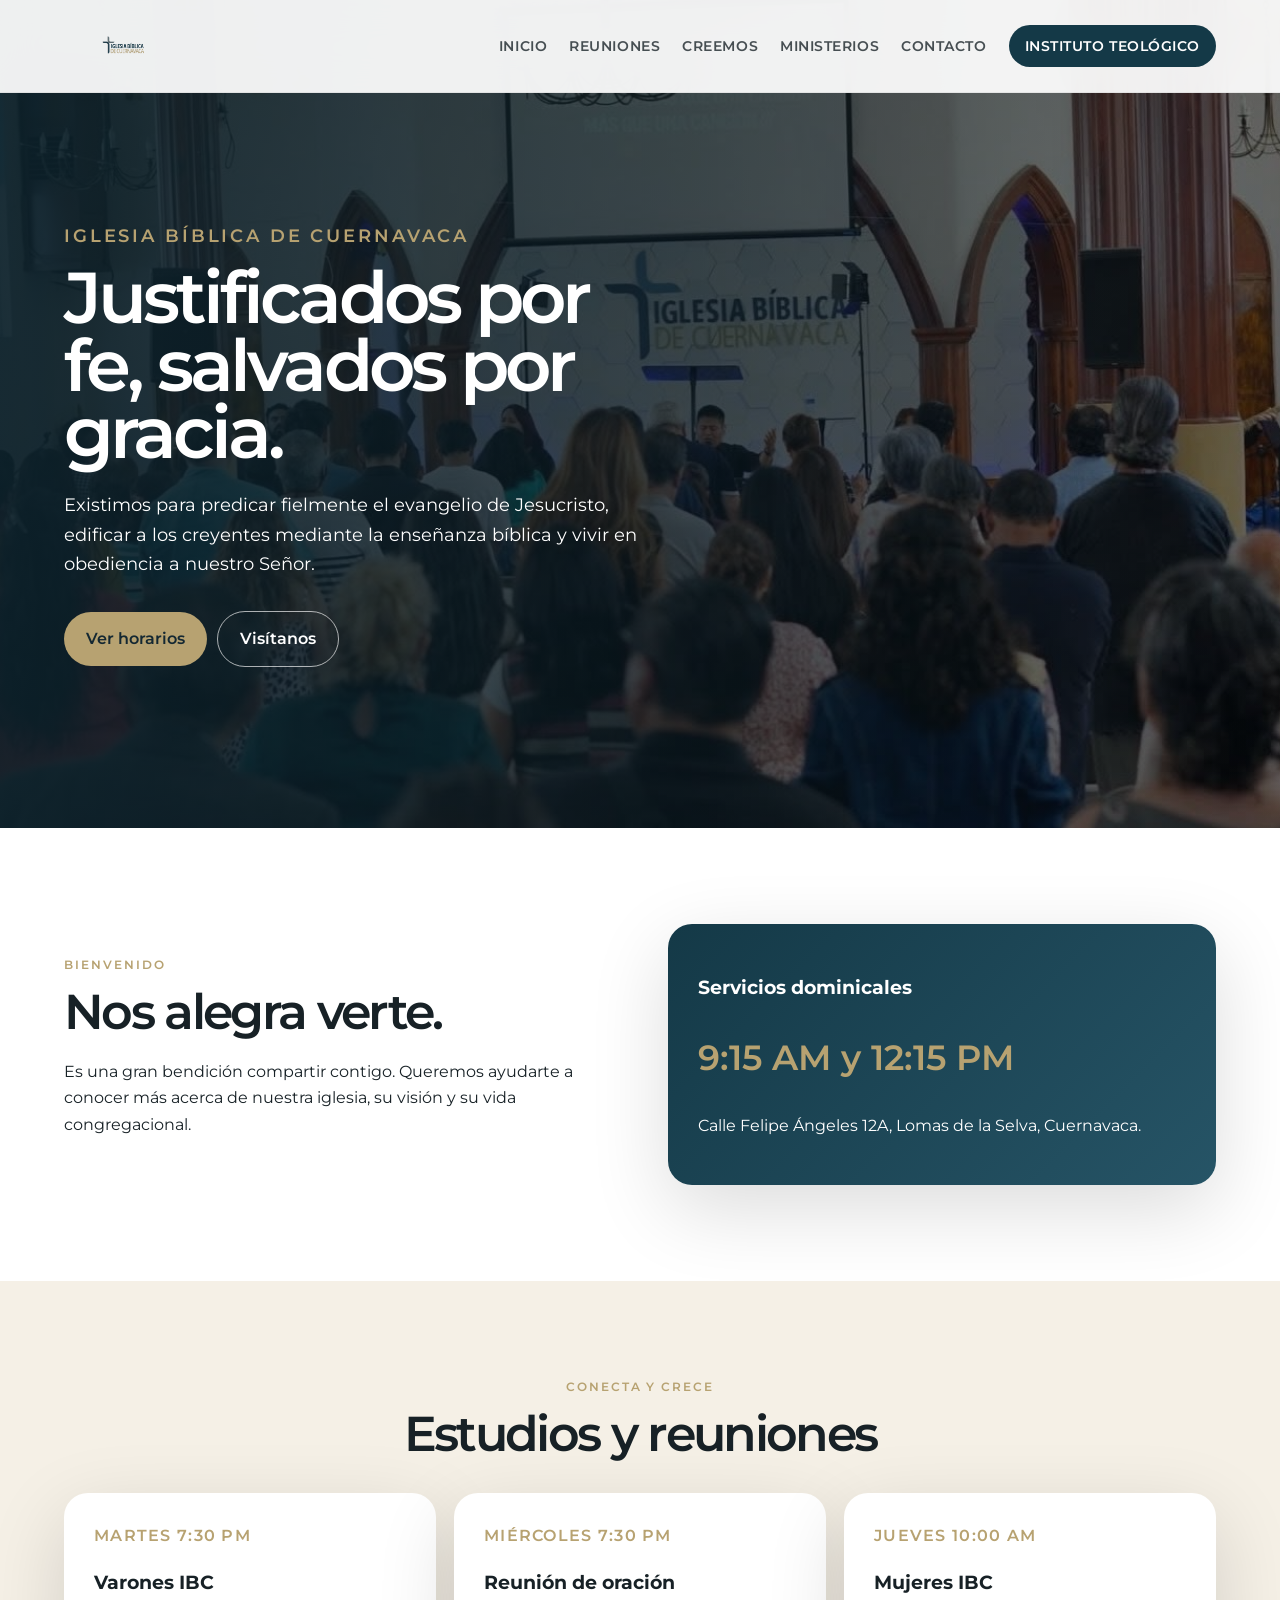
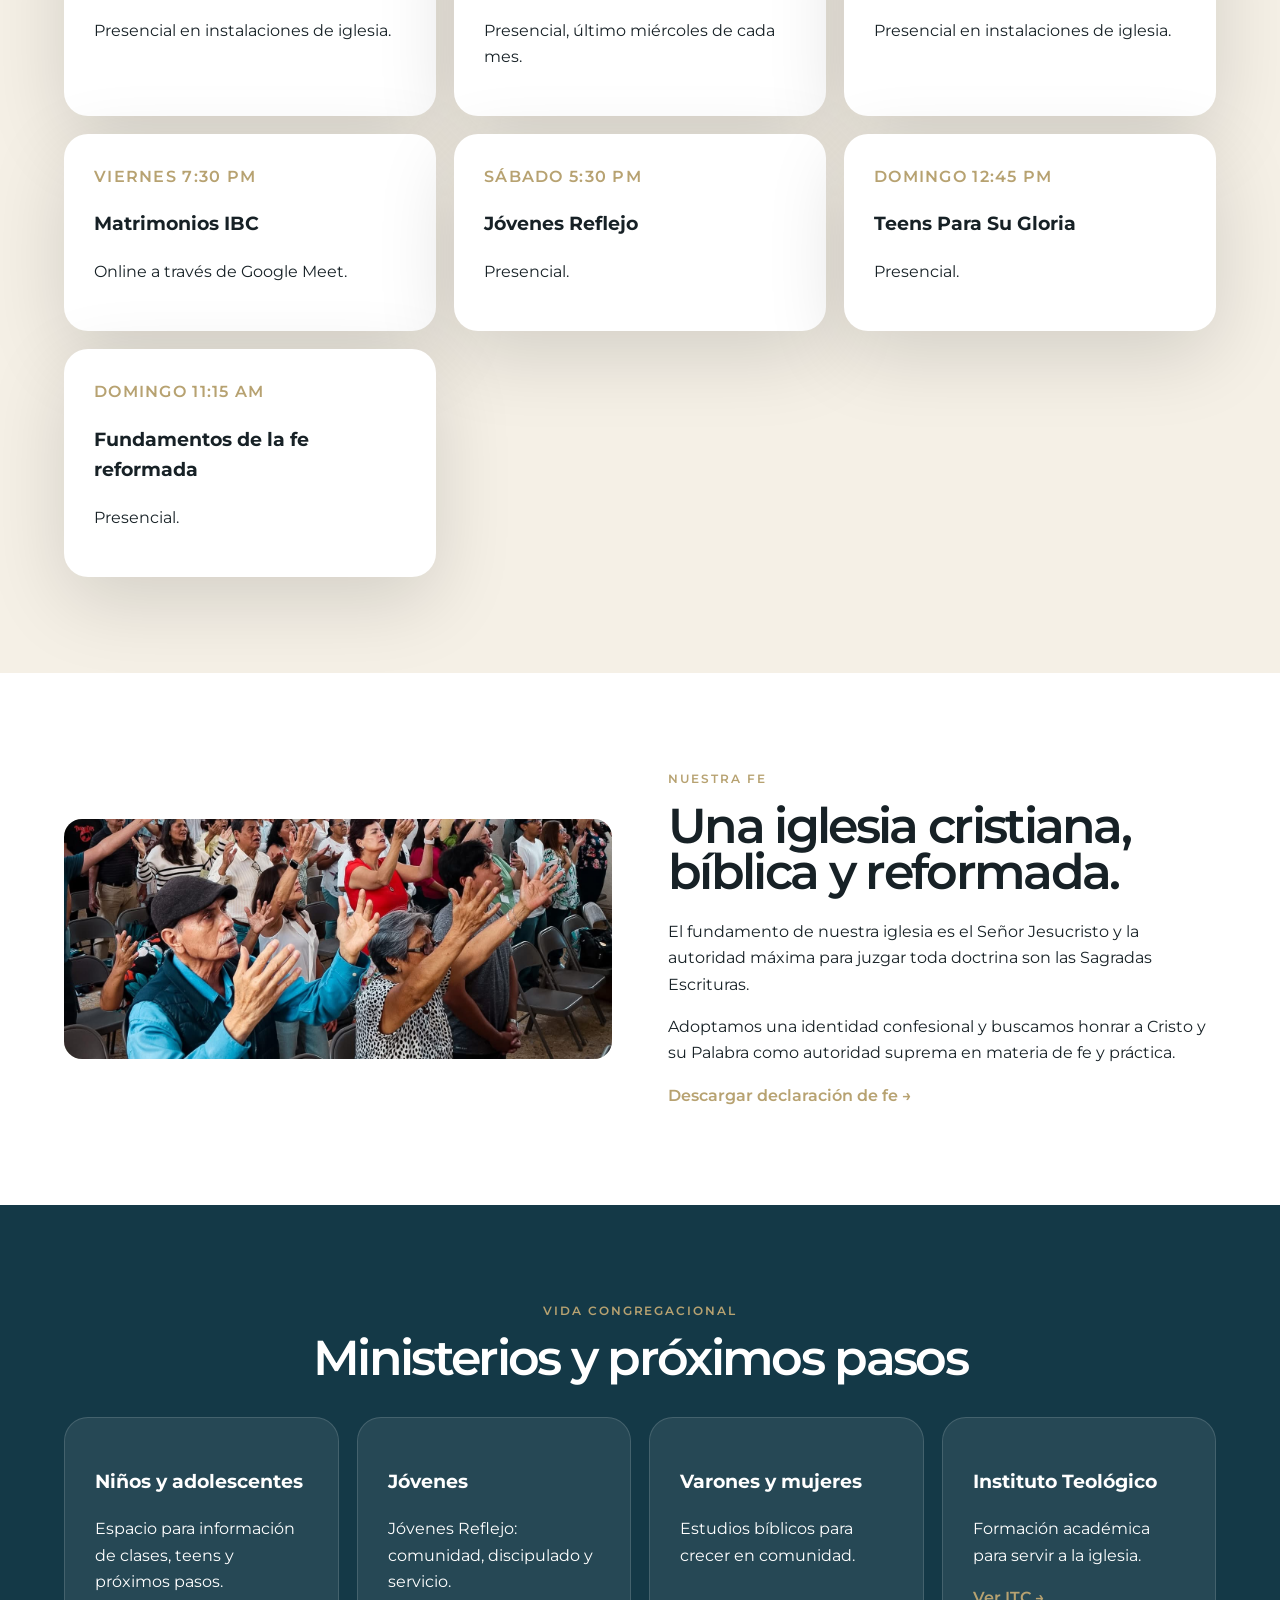
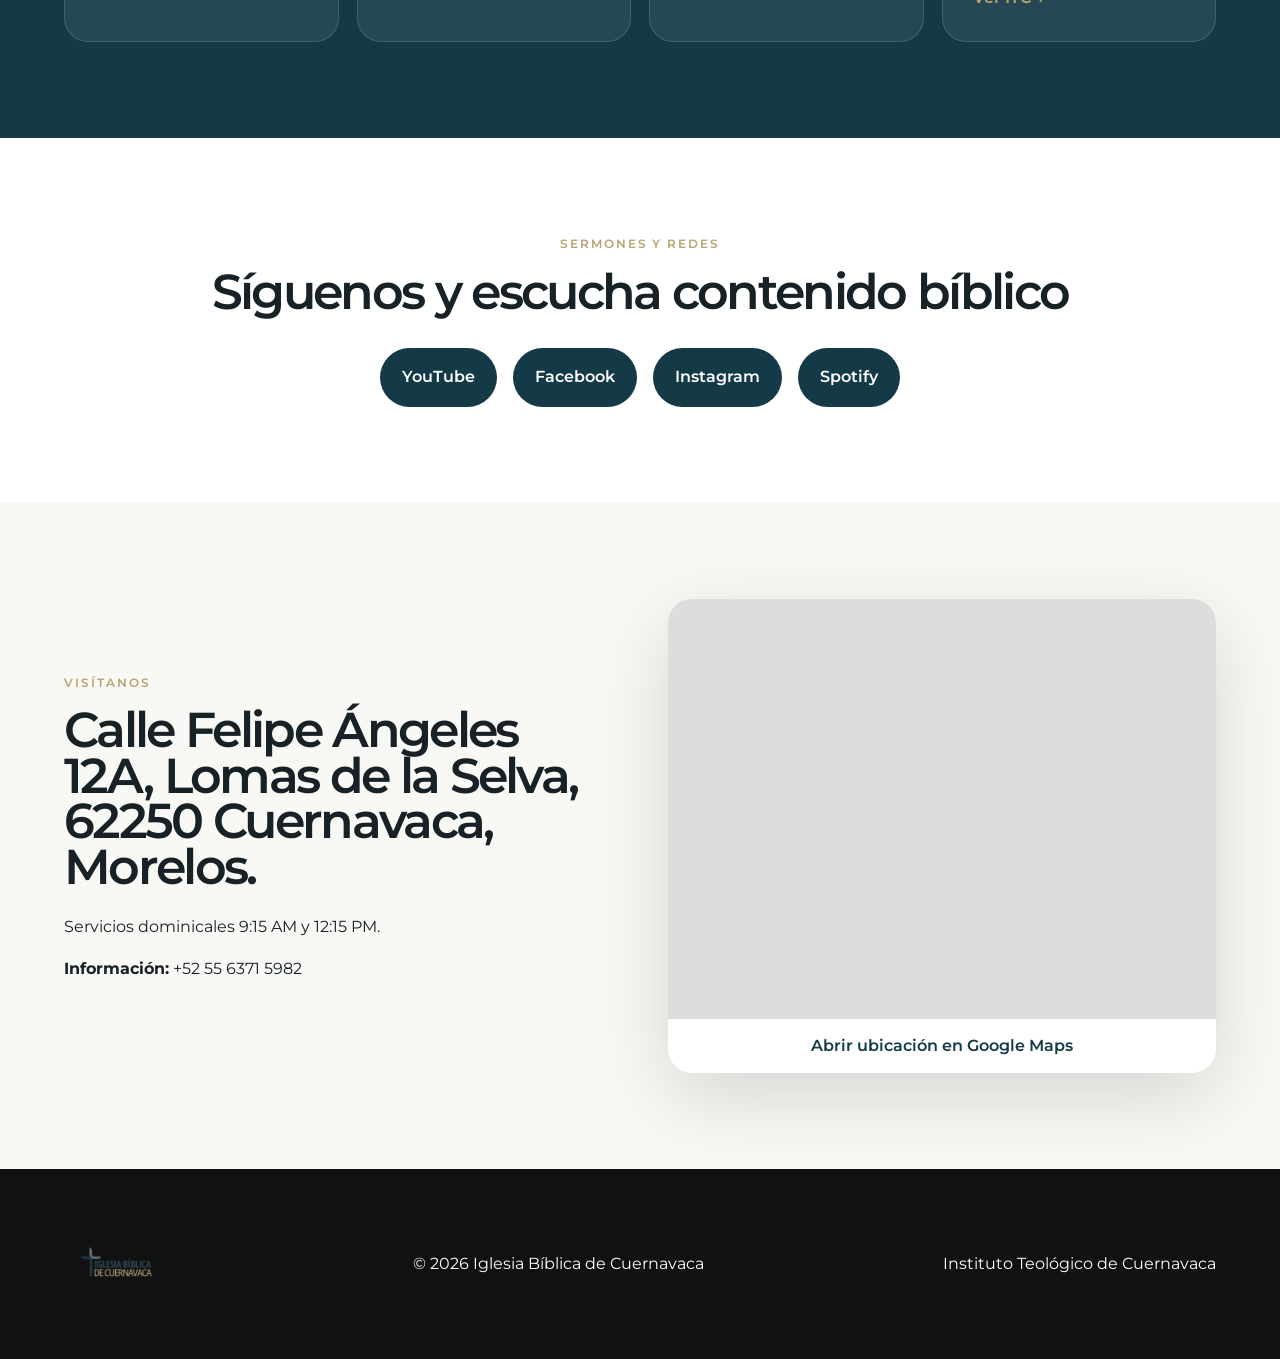
==== index.html @ b78020f1 "Add files via upload" ====
<!DOCTYPE html>
<html lang="es">
<head>
  <meta charset="UTF-8" />
  <meta name="viewport" content="width=device-width, initial-scale=1.0" />
  <title>Iglesia Bíblica de Cuernavaca</title>
  <meta name="description" content="Iglesia Bíblica de Cuernavaca: justificados por fe, salvados por gracia." />
  <link rel="preconnect" href="https://fonts.googleapis.com">
  <link rel="preconnect" href="https://fonts.gstatic.com" crossorigin>
  <link href="https://fonts.googleapis.com/css2?family=Montserrat:wght@400;500;600;700&display=swap" rel="stylesheet">
  <link rel="stylesheet" href="assets/css/styles.css" />
</head>
<body>
  <header class="site-header">
    <a class="brand logo-only" href="index.html"><img src="assets/img/ibc-logo.png" alt="Iglesia Bíblica de Cuernavaca"></a>
    <button class="menu-toggle" aria-label="Abrir menú">☰</button>
    <nav class="nav">
      <a href="#inicio">Inicio</a><a href="#reuniones">Reuniones</a><a href="#creemos">Creemos</a><a href="#ministerios">Ministerios</a><a href="#contacto">Contacto</a><a class="nav-cta" href="itc/index.html">Instituto Teológico</a>
    </nav>
  </header>

  <main>
    <section id="inicio" class="hero church-hero">
      <div class="hero-bg church-real-hero"></div>
      <div class="hero-content">
        <p class="eyebrow">Iglesia Bíblica de Cuernavaca</p>
        <h1>Justificados por fe, salvados por gracia.</h1>
        <p>Existimos para predicar fielmente el evangelio de Jesucristo, edificar a los creyentes mediante la enseñanza bíblica y vivir en obediencia a nuestro Señor.</p>
        <div class="hero-actions"><a href="#reuniones" class="btn primary">Ver horarios</a><a href="#contacto" class="btn ghost">Visítanos</a></div>
      </div>
    </section>

    <section class="welcome section-grid">
      <div>
        <p class="eyebrow">Bienvenido</p>
        <h2>Nos alegra verte.</h2>
        <p>Es una gran bendición compartir contigo. Queremos ayudarte a conocer más acerca de nuestra iglesia, su visión y su vida congregacional.</p>
      </div>
      <div class="card highlight"><h3>Servicios dominicales</h3><p class="big-time">9:15 AM y 12:15 PM</p><p>Calle Felipe Ángeles 12A, Lomas de la Selva, Cuernavaca.</p></div>
    </section>

    <section id="reuniones" class="section soft">
      <p class="eyebrow center">Conecta y crece</p><h2 class="center">Estudios y reuniones</h2>
      <div class="schedule-grid">
        <article><span>Martes 7:30 PM</span><h3>Varones IBC</h3><p>Presencial en instalaciones de iglesia.</p></article>
        <article><span>Miércoles 7:30 PM</span><h3>Reunión de oración</h3><p>Presencial, último miércoles de cada mes.</p></article>
        <article><span>Jueves 10:00 AM</span><h3>Mujeres IBC</h3><p>Presencial en instalaciones de iglesia.</p></article>
        <article><span>Viernes 7:30 PM</span><h3>Matrimonios IBC</h3><p>Online a través de Google Meet.</p></article>
        <article><span>Sábado 5:30 PM</span><h3>Jóvenes Reflejo</h3><p>Presencial.</p></article>
        <article><span>Domingo 12:45 PM</span><h3>Teens Para Su Gloria</h3><p>Presencial.</p></article>
        <article><span>Domingo 11:15 AM</span><h3>Fundamentos de la fe reformada</h3><p>Presencial.</p></article>
      </div>
    </section>

    <section id="creemos" class="section-grid">
      <div class="faith-photo"><img src="assets/img/congregacion.jpg" alt="Congregación de Iglesia Bíblica de Cuernavaca"></div>
      <div>
        <p class="eyebrow">Nuestra fe</p><h2>Una iglesia cristiana, bíblica y reformada.</h2>
        <p>El fundamento de nuestra iglesia es el Señor Jesucristo y la autoridad máxima para juzgar toda doctrina son las Sagradas Escrituras.</p>
        <p>Adoptamos una identidad confesional y buscamos honrar a Cristo y su Palabra como autoridad suprema en materia de fe y práctica.</p>
        <a class="text-link" href="assets/docs/declaracion-de-fe-ibc.pdf" target="_blank">Descargar declaración de fe →</a>
      </div>
    </section>

    <section id="ministerios" class="section dark">
      <p class="eyebrow center">Vida congregacional</p><h2 class="center">Ministerios y próximos pasos</h2>
      <div class="cards-4">
        <article><h3>Niños y adolescentes</h3><p>Espacio para información de clases, teens y próximos pasos.</p></article>
        <article><h3>Jóvenes</h3><p>Jóvenes Reflejo: comunidad, discipulado y servicio.</p></article>
        <article><h3>Varones y mujeres</h3><p>Estudios bíblicos para crecer en comunidad.</p></article>
        <article><h3>Instituto Teológico</h3><p>Formación académica para servir a la iglesia.</p><a href="itc/index.html">Ver ITC →</a></article>
      </div>
    </section>

    <section class="section social">
      <p class="eyebrow center">Sermones y redes</p><h2 class="center">Síguenos y escucha contenido bíblico</h2>
      <div class="social-links">
        <a href="https://www.youtube.com/@iglesiabiblicadecuernavaca" target="_blank">YouTube</a>
        <a href="https://www.facebook.com/Iglesiabiblicadecuernavaca" target="_blank">Facebook</a>
        <a href="https://www.instagram.com/iglesia_biblica_de_cuernavaca" target="_blank">Instagram</a>
        <a href="https://open.spotify.com/show/673BckgXf7jLJNIMuxH6At" target="_blank">Spotify</a>
      </div>
    </section>

    <section id="contacto" class="section contact">
      <div><p class="eyebrow">Visítanos</p><h2>Calle Felipe Ángeles 12A, Lomas de la Selva, 62250 Cuernavaca, Morelos.</h2><p>Servicios dominicales 9:15 AM y 12:15 PM.</p><p><strong>Información:</strong> +52 55 6371 5982</p></div>
      <div class="map-card"><iframe title="Mapa Iglesia Bíblica de Cuernavaca" loading="lazy" referrerpolicy="no-referrer-when-downgrade" src="https://www.google.com/maps?q=Iglesia%20B%C3%ADblica%20de%20Cuernavaca&output=embed"></iframe><a class="map-link" href="https://maps.app.goo.gl/sACK77MQcBRtrHg97" target="_blank" rel="noopener">Abrir ubicación en Google Maps</a></div>
    </section>
  </main>

  <footer class="footer"><img src="assets/img/ibc-logo.png" alt="IBC"><p>© 2026 Iglesia Bíblica de Cuernavaca</p><a href="itc/index.html">Instituto Teológico de Cuernavaca</a></footer>
  <script src="assets/js/main.js"></script>
</body>
</html>
---- assets/css/styles.css ----
:root{--blue:#143947;--blue2:#265466;--gold:#b7a271;--cream:#f5f0e6;--gray:#e6e6e3;--ink:#172126;--muted:#657078;--white:#fff;--wine:#7b2d2f;--wine2:#5d2022;--sand:#ded2bd;--black:#101010;--shadow:0 24px 80px rgba(0,0,0,.14);--radius:24px}*{box-sizing:border-box}html{scroll-behavior:smooth}body{margin:0;font-family:Montserrat,Arial,sans-serif;color:var(--ink);background:#fff;line-height:1.65}a{color:inherit;text-decoration:none}img{max-width:100%;display:block}.site-header{position:fixed;top:0;left:0;right:0;z-index:50;display:flex;align-items:center;justify-content:space-between;padding:14px 5vw;background:rgba(255,255,255,.93);backdrop-filter:blur(18px);border-bottom:1px solid rgba(0,0,0,.06)}.brand{display:flex;align-items:center;gap:12px;font-weight:600;letter-spacing:.08em}.brand.logo-only span{display:none}.brand img{width:122px;max-height:64px;object-fit:contain}.itc-header .brand img{width:82px;max-height:72px}.nav{display:flex;align-items:center;gap:22px;font-weight:600;font-size:.86rem;text-transform:uppercase;letter-spacing:.04em}.nav a{opacity:.78}.nav a:hover{opacity:1}.nav-cta{background:var(--blue);color:white!important;padding:10px 16px;border-radius:999px;opacity:1!important}.itc-header .nav-cta,.itc-page .nav-cta{background:var(--wine)}.menu-toggle{display:none;background:none;border:0;font-size:1.8rem;cursor:pointer}.itc-header .menu-toggle{display:block}.itc-sandwich-nav{display:none;position:absolute;top:88px;right:5vw;width:min(360px,90vw);background:white;border-radius:22px;padding:20px;box-shadow:var(--shadow);flex-direction:column;align-items:flex-start}.itc-sandwich-nav.open{display:flex}.hero{min-height:92vh;padding:150px 5vw 90px;display:grid;grid-template-columns:1.05fr .95fr;align-items:center;position:relative;overflow:hidden}.hero-bg{position:absolute;inset:0;z-index:-2}.church-hero:after,.itc-hero:after{content:"";position:absolute;inset:0;z-index:-1;background:linear-gradient(90deg,rgba(13,35,45,.88),rgba(13,35,45,.52),rgba(13,35,45,.15))}.itc-hero{background:radial-gradient(circle at 15% 20%,rgba(183,162,113,.24),transparent 34%),linear-gradient(135deg,#2d1516,#6b292b 58%,#121212)}.itc-hero:after{display:none}.compact-hero{min-height:74vh;grid-template-columns:1fr}.hero-content{max-width:840px;color:white}.eyebrow{text-transform:uppercase;letter-spacing:.16em;color:var(--gold);font-weight:600;font-size:.76rem;margin:0 0 14px}.hero h1,.section h2,.section-grid h2,.contact h2{font-family:Montserrat,Arial,sans-serif;font-weight:600;letter-spacing:-.055em;font-size:clamp(2.45rem,5.6vw,5.35rem);line-height:.94;margin:0 0 24px}.section h2,.section-grid h2,.contact h2{font-size:clamp(2rem,3.8vw,3.7rem)}.hero p{font-size:1.12rem;max-width:680px}.btn{display:inline-flex;align-items:center;justify-content:center;border-radius:999px;padding:14px 22px;font-weight:600;margin-right:10px;margin-top:14px}.primary{background:var(--gold);color:#142832}.ghost{border:1px solid rgba(255,255,255,.65);color:white}.wine{background:var(--wine);color:#fff}.light{color:#fff}.light-btn{background:#fff;color:var(--wine);margin-top:14px}.section,.section-grid,.contact{padding:96px 5vw}.section-grid,.contact{display:grid;grid-template-columns:1fr 1fr;gap:56px;align-items:center}.soft{background:var(--cream)}.dark{background:var(--blue);color:white}.dark .eyebrow{color:var(--gold)}.center{text-align:center}.section-intro{max-width:760px;margin:0 auto 34px;color:var(--muted)}.card,.schedule-grid article,.cards-4 article,.mission-grid article,.year-card{background:#fff;border-radius:var(--radius);padding:30px;box-shadow:var(--shadow)}.highlight{background:linear-gradient(135deg,var(--blue),var(--blue2));color:white}.big-time{font-size:2.2rem;font-weight:600;color:var(--gold);line-height:1.1}.schedule-grid,.cards-4,.mission-grid,.year-grid{display:grid;grid-template-columns:repeat(4,1fr);gap:18px;margin-top:36px}.schedule-grid{grid-template-columns:repeat(3,1fr)}.mission-grid{grid-template-columns:repeat(3,1fr)}.schedule-grid span,.year-card span{color:var(--gold);font-weight:600;text-transform:uppercase;letter-spacing:.08em}.cards-4 article{background:rgba(255,255,255,.08);box-shadow:none;border:1px solid rgba(255,255,255,.14)}.cards-4 a,.text-link{color:var(--gold);font-weight:600}.placeholder-img,.placeholder-tall{display:flex;align-items:center;justify-content:center;text-align:center;color:rgba(255,255,255,.86);font-weight:600;letter-spacing:.03em;background:linear-gradient(135deg,#7d8a90,#c7c7bd);border:2px dashed rgba(255,255,255,.55);min-height:100%;padding:30px}.placeholder-tall{min-height:560px;border-radius:var(--radius);color:#fff}.map-card{min-height:420px;border-radius:var(--radius);overflow:hidden;box-shadow:var(--shadow);background:#ddd}.map-card iframe{width:100%;height:420px;border:0;display:block}.map-link{display:block;padding:14px 18px;background:#fff;font-weight:600;text-align:center;color:var(--blue)}.social-links{display:flex;flex-wrap:wrap;gap:16px;justify-content:center;margin-top:34px}.social-links a{padding:16px 22px;border-radius:999px;background:var(--blue);color:#fff;font-weight:600}.contact{background:#f8f8f5}.footer{padding:40px 5vw;display:flex;align-items:center;justify-content:space-between;gap:20px;background:#111;color:#fff}.footer img{width:110px}.itc-footer img{width:82px}.itc-page{background:#f8f1e4}.itc-page .eyebrow{color:var(--wine)}.parchment{background:var(--sand)}.academic blockquote{font-size:2rem;line-height:1.2;color:var(--wine);border-left:6px solid var(--wine);padding-left:28px;font-weight:600}.academic blockquote span{font-size:1rem;color:var(--muted);letter-spacing:0}.doctrine{background:#fff}.full-doctrine{padding-left:12vw;padding-right:12vw}.full-doctrine p{max-width:900px;margin:0 auto;text-align:center}.itc-soft{background:#f3eadb}.temario-section{background:#fbf7ef}.year-card{box-shadow:none;border:1px solid rgba(123,45,47,.16)}.year-card h3{margin-top:8px;color:var(--wine)}.year-card ul{padding-left:18px;margin-bottom:0}.year-card li{margin:8px 0}.requirements{display:grid;grid-template-columns:1fr 1fr;gap:24px;align-items:stretch}.requirements ol{background:#fff;padding:36px 36px 36px 60px;border-radius:var(--radius);box-shadow:var(--shadow);font-weight:600;height:100%;margin:0}.requirements .card{height:100%;display:flex;flex-direction:column;justify-content:center}.requirements li{margin-bottom:14px}.wine-card{background:linear-gradient(135deg,var(--wine),var(--wine2))}.itc-footer{background:#2b1717}@media(max-width:900px){.menu-toggle{display:block}.nav{display:none;position:absolute;top:94px;left:5vw;right:5vw;width:auto;background:white;border-radius:22px;padding:20px;box-shadow:var(--shadow);flex-direction:column;align-items:flex-start}.nav.open{display:flex}.itc-sandwich-nav{left:auto;right:5vw}.hero,.section-grid,.contact,.requirements{grid-template-columns:1fr}.hero{padding-top:130px}.schedule-grid,.cards-4,.mission-grid,.year-grid{grid-template-columns:1fr}.footer{flex-direction:column;text-align:center}.hero h1{font-size:3rem}.brand img{width:100px}.itc-header .brand img{width:70px}}

/* ITC v4: navegación simplificada sin menú sandwich */
.itc-header .itc-simple-nav{display:flex;position:static;width:auto;background:transparent;border-radius:0;padding:0;box-shadow:none;flex-direction:row;align-items:center;gap:22px}.itc-header .menu-toggle{display:none}.itc-header .itc-simple-nav a{white-space:nowrap}
@media(max-width:900px){.itc-header{align-items:flex-start;gap:16px}.itc-header .itc-simple-nav{display:flex;position:static;background:transparent;box-shadow:none;padding:0;flex-direction:row;flex-wrap:wrap;justify-content:flex-end;align-items:center;gap:10px}.itc-header .itc-simple-nav a{font-size:.72rem;padding:8px 10px;border:1px solid rgba(123,45,47,.16);border-radius:999px;background:rgba(255,255,255,.55)}}
@media(max-width:620px){.itc-header{flex-direction:column;align-items:center}.itc-header .itc-simple-nav{justify-content:center}.itc-header .brand img{width:76px}}


.church-real-hero{
  background-image:
  linear-gradient(rgba(0,0,0,.50), rgba(0,0,0,.45)),
  url('../img/hero-ibc.jpg');
  background-size: cover;
  background-position: center;
  min-height: 100vh;
  width: 100%;
}

.itc-real-hero{
  background-image:
  linear-gradient(rgba(0,0,0,.50), rgba(0,0,0,.45)),
  url('../img/hero-itc.jpg');
  background-size: cover;
  background-position: center;
  min-height: 100vh;
  width: 100%;
}


.congregation-image-wrapper{
    width:100%;
    margin-top:40px;
}

.congregation-image{
    width:100%;
    border-radius:24px;
    display:block;
    object-fit:cover;
}


.itc-hero .hero-subtitle,
.itc-hero p,
.itc-hero .subtitle{
    color:#d8c7a3 !important;
}


/* Fotografía congregacional colocada en la sección Nuestra Fe */
.faith-photo{
  width:100%;
  min-height:520px;
  border-radius:28px;
  overflow:hidden;
  background:#e8e2d6;
}

.faith-photo img{
  width:100%;
  height:100%;
  min-height:520px;
  display:block;
  object-fit:cover;
  object-position:center;
}


/* Ajuste final: imagen de Nuestra Fe más compacta */
.faith-photo{
  width:100%;
  height:360px;
  min-height:360px;
  border-radius:24px;
  overflow:hidden;
  background:#e8e2d6;
}

.faith-photo img{
  width:100%;
  height:100%;
  min-height:0;
  display:block;
  object-fit:cover;
  object-position:center 42%;
}

/* Responsividad general */
img, video, iframe{
  max-width:100%;
}

.container,
.section-inner,
.content-grid,
.info-grid,
.cards-grid,
.program-grid,
.pensum-grid,
.requirements-grid,
.values-grid{
  width:100%;
  box-sizing:border-box;
}

@media (max-width: 1024px){
  .hero,
  .itc-hero,
  .church-real-hero,
  .itc-real-hero{
    min-height:78vh;
  }

  .content-grid,
  .info-grid,
  .cards-grid,
  .program-grid,
  .pensum-grid,
  .requirements-grid,
  .values-grid{
    grid-template-columns:1fr 1fr !important;
    gap:24px;
  }

  .faith-photo{
    height:320px;
    min-height:320px;
  }
}

@media (max-width: 768px){
  header,
  .site-header,
  .main-header,
  .itc-header{
    padding:14px 18px !important;
  }

  nav,
  .nav,
  .main-nav{
    gap:14px !important;
    flex-wrap:wrap;
    justify-content:center;
  }

  .hero,
  .itc-hero,
  .church-real-hero,
  .itc-real-hero{
    min-height:70vh;
    background-position:center;
  }

  h1,
  .hero-title{
    font-size:clamp(2.1rem, 9vw, 4rem) !important;
    line-height:1.05;
  }

  h2{
    font-size:clamp(1.7rem, 7vw, 2.8rem) !important;
  }

  p{
    font-size:1rem;
  }

  section,
  .section{
    padding-left:20px !important;
    padding-right:20px !important;
  }

  .content-grid,
  .info-grid,
  .cards-grid,
  .program-grid,
  .pensum-grid,
  .requirements-grid,
  .values-grid{
    grid-template-columns:1fr !important;
  }

  .faith-photo{
    height:260px;
    min-height:260px;
    border-radius:18px;
  }

  iframe{
    height:320px !important;
  }
}

@media (max-width: 480px){
  .hero,
  .itc-hero,
  .church-real-hero,
  .itc-real-hero{
    min-height:64vh;
  }

  .faith-photo{
    height:220px;
    min-height:220px;
  }

  .logo,
  .brand-logo{
    max-height:48px !important;
  }

  .btn,
  .button,
  a.button{
    width:100%;
    text-align:center;
    box-sizing:border-box;
  }
}


/* Ajuste elegante de fotografía congregacional */
.faith-photo{
  height:240px !important;
  min-height:240px !important;
  overflow:hidden;
  border-radius:18px;
}

.faith-photo img{
  width:100%;
  height:100%;
  object-fit:cover;
  object-position:center 72% !important;
}

/* Volver a IBC limpio y minimal */
a[href="index.html"]{
  color:#d4b173 !important;
  font-weight:600;
}
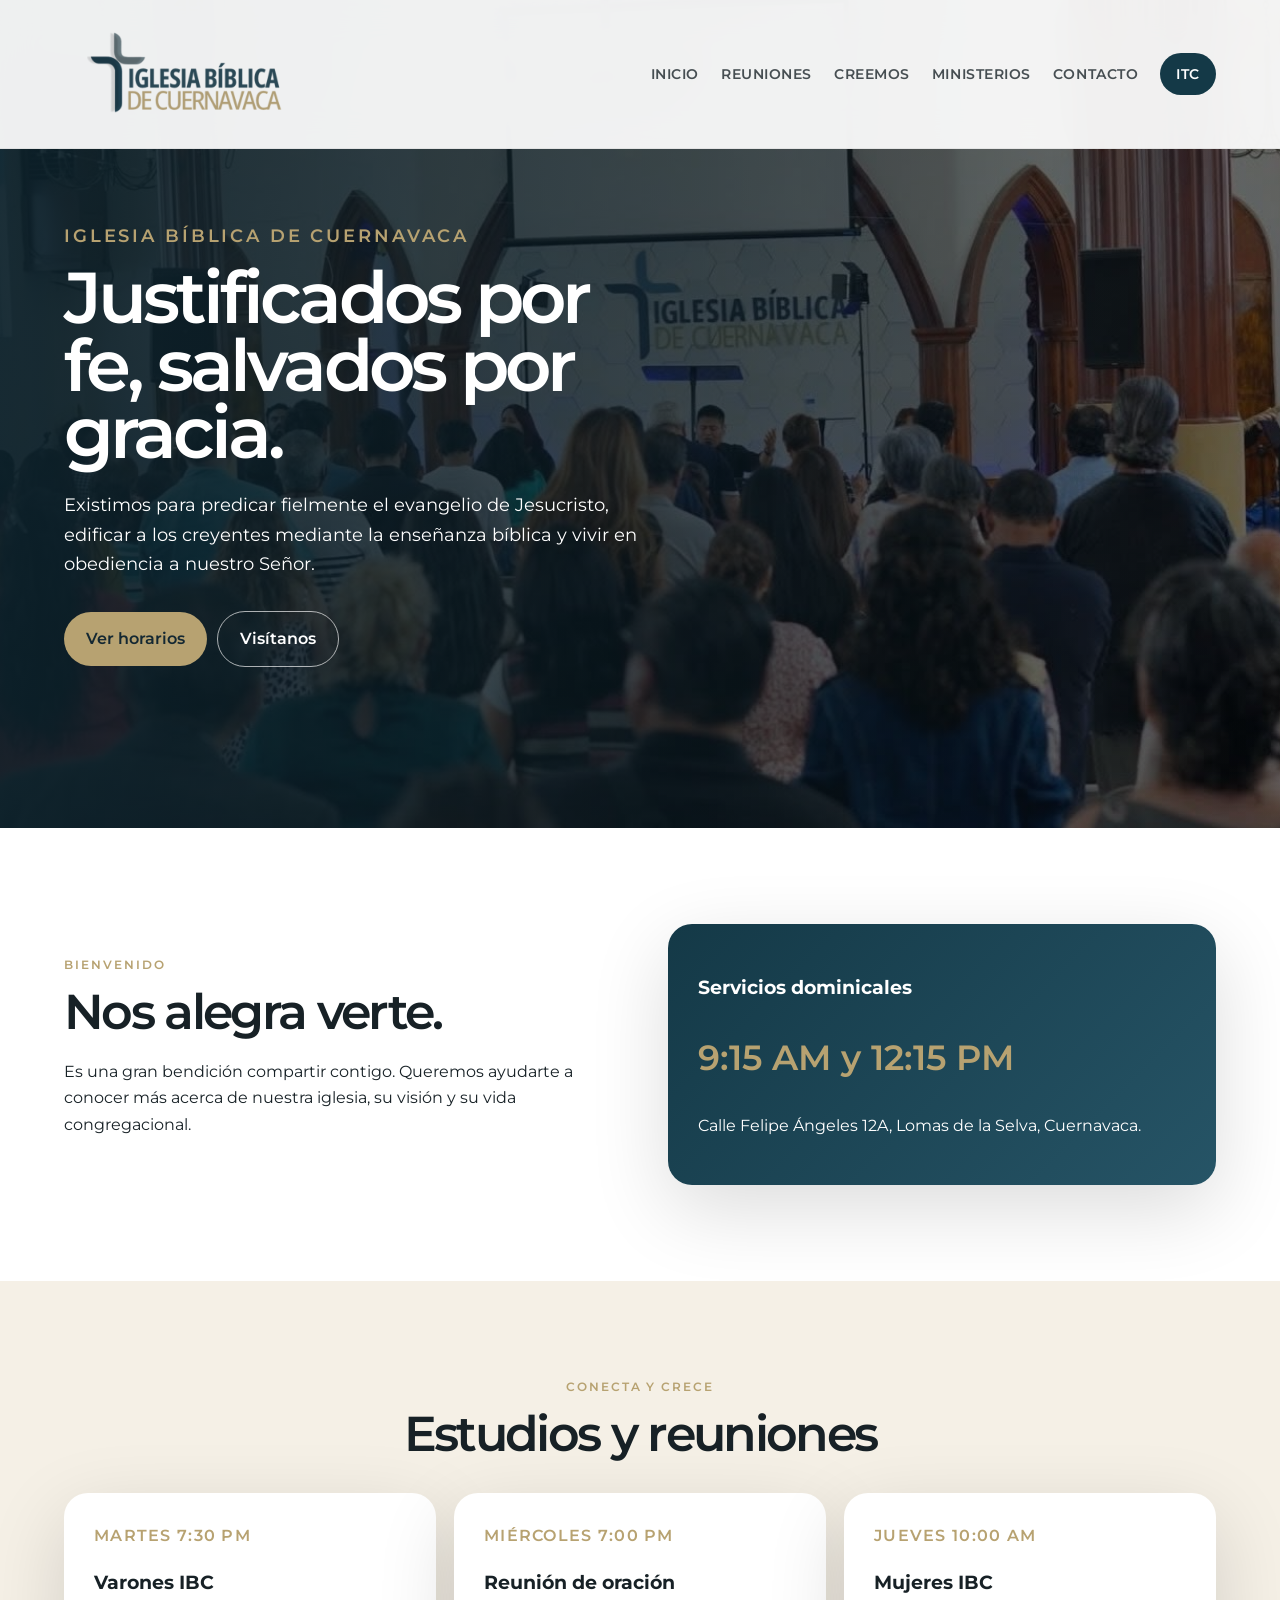
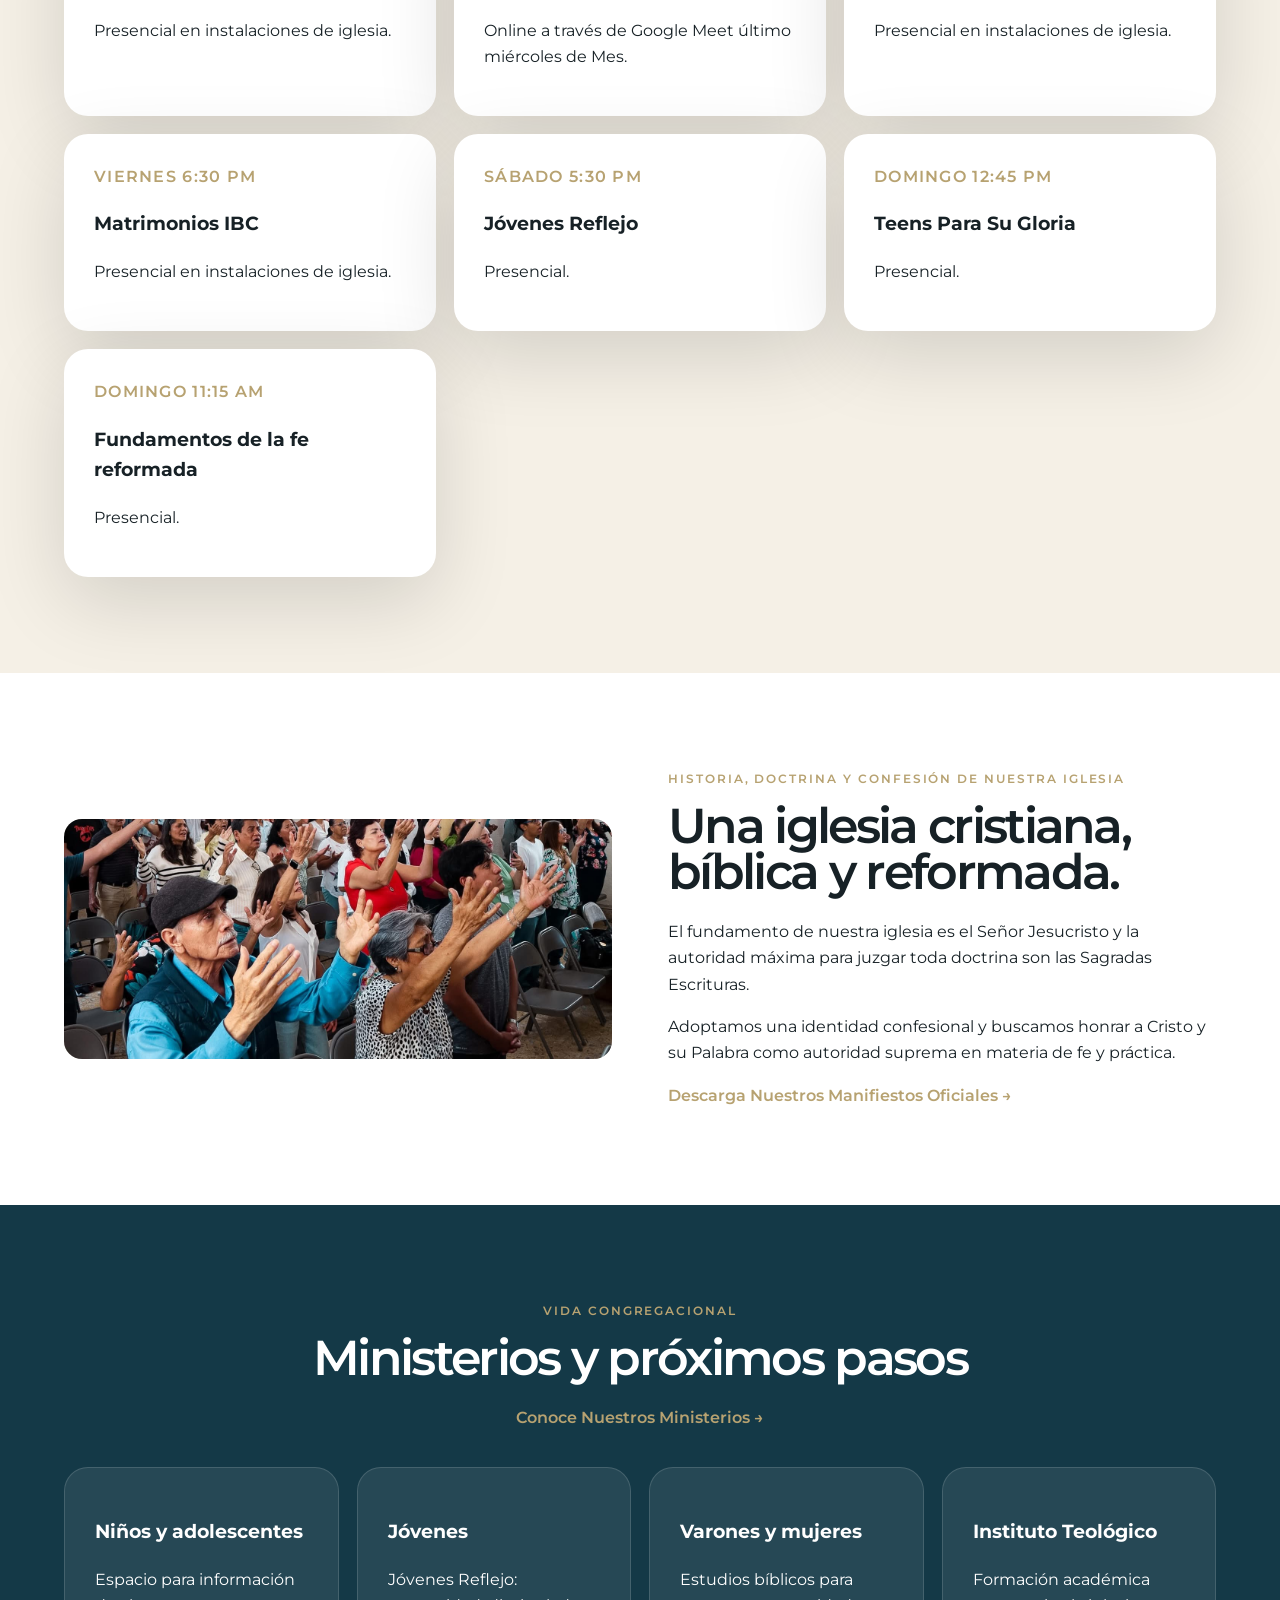
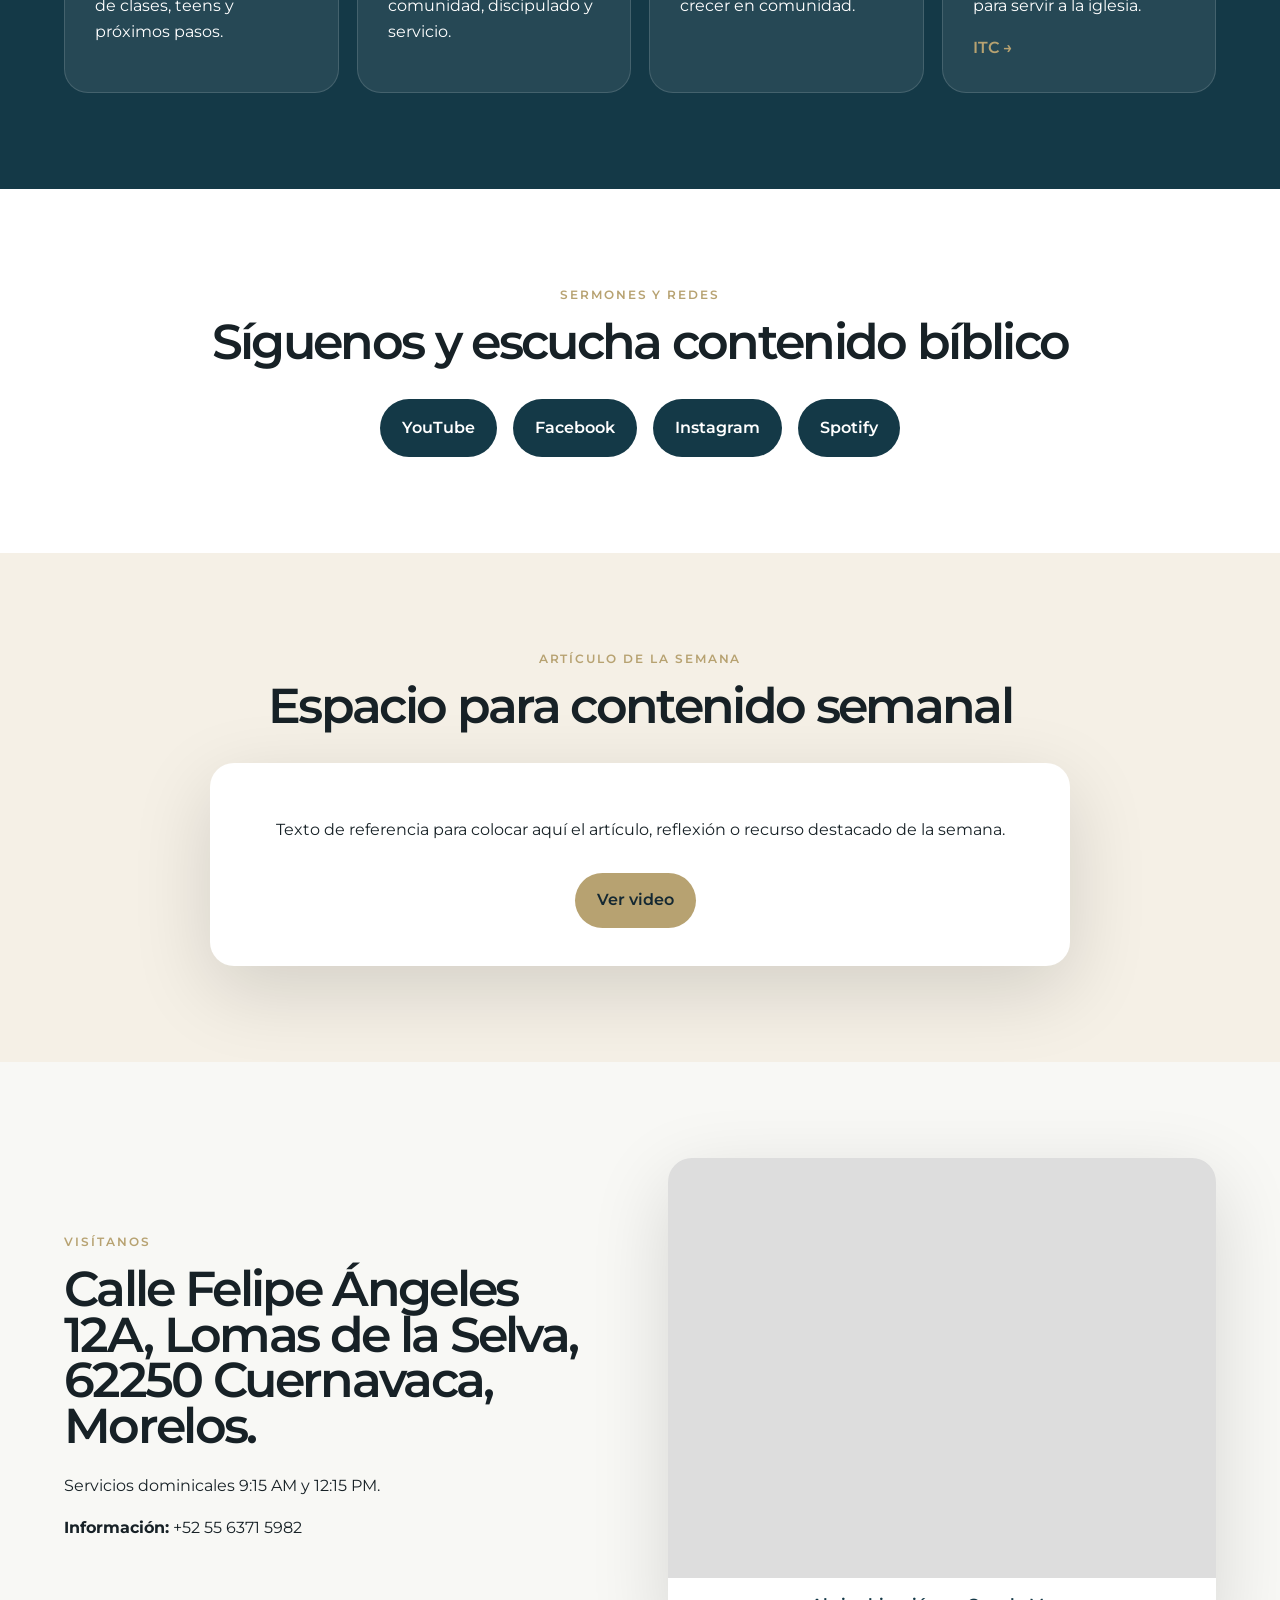
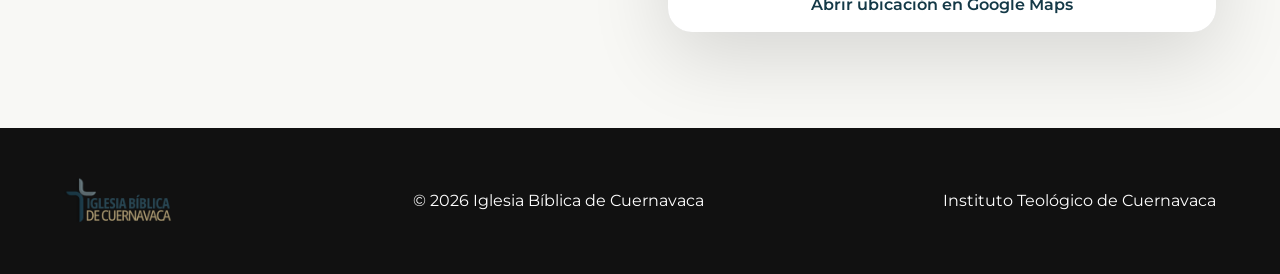
==== commit d3dd181e: "Add files via upload" ====
--- a/index.html
+++ b/index.html
@@ -15,7 +15,7 @@
     <a class="brand logo-only" href="index.html"><img src="assets/img/ibc-logo.png" alt="Iglesia Bíblica de Cuernavaca"></a>
     <button class="menu-toggle" aria-label="Abrir menú">☰</button>
     <nav class="nav">
-      <a href="#inicio">Inicio</a><a href="#reuniones">Reuniones</a><a href="#creemos">Creemos</a><a href="#ministerios">Ministerios</a><a href="#contacto">Contacto</a><a class="nav-cta" href="itc/index.html">Instituto Teológico</a>
+      <a href="#inicio">Inicio</a><a href="#reuniones">Reuniones</a><a href="#creemos">Creemos</a><a href="#ministerios">Ministerios</a><a href="#contacto">Contacto</a><a class="nav-cta" href="itc/index.html">ITC</a>
     </nav>
   </header>
 
@@ -43,9 +43,9 @@
       <p class="eyebrow center">Conecta y crece</p><h2 class="center">Estudios y reuniones</h2>
       <div class="schedule-grid">
         <article><span>Martes 7:30 PM</span><h3>Varones IBC</h3><p>Presencial en instalaciones de iglesia.</p></article>
-        <article><span>Miércoles 7:30 PM</span><h3>Reunión de oración</h3><p>Presencial, último miércoles de cada mes.</p></article>
+        <article><span>Miércoles 7:00 PM</span><h3>Reunión de oración</h3><p>Online a través de Google Meet último miércoles de Mes.</p></article>
         <article><span>Jueves 10:00 AM</span><h3>Mujeres IBC</h3><p>Presencial en instalaciones de iglesia.</p></article>
-        <article><span>Viernes 7:30 PM</span><h3>Matrimonios IBC</h3><p>Online a través de Google Meet.</p></article>
+        <article><span>Viernes 6:30 PM</span><h3>Matrimonios IBC</h3><p>Presencial en instalaciones de iglesia.</p></article>
         <article><span>Sábado 5:30 PM</span><h3>Jóvenes Reflejo</h3><p>Presencial.</p></article>
         <article><span>Domingo 12:45 PM</span><h3>Teens Para Su Gloria</h3><p>Presencial.</p></article>
         <article><span>Domingo 11:15 AM</span><h3>Fundamentos de la fe reformada</h3><p>Presencial.</p></article>
@@ -55,20 +55,20 @@
     <section id="creemos" class="section-grid">
       <div class="faith-photo"><img src="assets/img/congregacion.jpg" alt="Congregación de Iglesia Bíblica de Cuernavaca"></div>
       <div>
-        <p class="eyebrow">Nuestra fe</p><h2>Una iglesia cristiana, bíblica y reformada.</h2>
+        <p class="eyebrow">Historia, doctrina y confesión de nuestra iglesia</p><h2>Una iglesia cristiana, bíblica y reformada.</h2>
         <p>El fundamento de nuestra iglesia es el Señor Jesucristo y la autoridad máxima para juzgar toda doctrina son las Sagradas Escrituras.</p>
         <p>Adoptamos una identidad confesional y buscamos honrar a Cristo y su Palabra como autoridad suprema en materia de fe y práctica.</p>
-        <a class="text-link" href="assets/docs/declaracion-de-fe-ibc.pdf" target="_blank">Descargar declaración de fe →</a>
+        <a class="text-link" href="https://drive.google.com/drive/folders/16YqLT8dYsZbIeDheq2ADO7jgcuUjGWwi" target="_blank" rel="noopener">Descarga Nuestros Manifiestos Oficiales →</a>
       </div>
     </section>
 
     <section id="ministerios" class="section dark">
-      <p class="eyebrow center">Vida congregacional</p><h2 class="center">Ministerios y próximos pasos</h2>
+      <p class="eyebrow center">Vida congregacional</p><h2 class="center">Ministerios y próximos pasos</h2><p class="center section-intro"><a class="text-link" href="#">Conoce Nuestros Ministerios →</a></p>
       <div class="cards-4">
         <article><h3>Niños y adolescentes</h3><p>Espacio para información de clases, teens y próximos pasos.</p></article>
         <article><h3>Jóvenes</h3><p>Jóvenes Reflejo: comunidad, discipulado y servicio.</p></article>
         <article><h3>Varones y mujeres</h3><p>Estudios bíblicos para crecer en comunidad.</p></article>
-        <article><h3>Instituto Teológico</h3><p>Formación académica para servir a la iglesia.</p><a href="itc/index.html">Ver ITC →</a></article>
+        <article><h3>Instituto Teológico</h3><p>Formación académica para servir a la iglesia.</p><a href="itc/index.html">ITC →</a></article>
       </div>
     </section>
 
@@ -79,6 +79,14 @@
         <a href="https://www.facebook.com/Iglesiabiblicadecuernavaca" target="_blank">Facebook</a>
         <a href="https://www.instagram.com/iglesia_biblica_de_cuernavaca" target="_blank">Instagram</a>
         <a href="https://open.spotify.com/show/673BckgXf7jLJNIMuxH6At" target="_blank">Spotify</a>
+      </div>
+    </section>
+<section class="section article-week">
+      <p class="eyebrow center">Artículo de la semana</p>
+      <h2 class="center">Espacio para contenido semanal</h2>
+      <div class="article-placeholder">
+        <p>Texto de referencia para colocar aquí el artículo, reflexión o recurso destacado de la semana.</p>
+        <a class="btn primary" href="#" target="_blank">Ver video</a>
       </div>
     </section>
 
--- a/assets/css/styles.css
+++ b/assets/css/styles.css
@@ -241,3 +241,156 @@
   color:#d4b173 !important;
   font-weight:600;
 }
+
+
+/* V13 ajustes solicitados */
+.site-header .brand img{
+  width:168px;
+  max-height:86px;
+}
+
+.itc-header .brand img{
+  width:124px;
+  max-height:96px;
+}
+
+.conoce-mas{
+  background:#fff;
+}
+
+.article-week{
+  background:var(--cream);
+}
+
+.article-placeholder{
+  max-width:860px;
+  margin:34px auto 0;
+  padding:38px;
+  border-radius:var(--radius);
+  background:#fff;
+  box-shadow:var(--shadow);
+  text-align:center;
+}
+
+.itc-image-row{
+  display:grid;
+  grid-template-columns:1fr 1fr;
+  gap:28px;
+  background:#fbf7ef;
+}
+
+.itc-editorial-card{
+  border-radius:var(--radius);
+  overflow:hidden;
+  box-shadow:var(--shadow);
+  background:#fff;
+}
+
+.itc-editorial-card img{
+  width:100%;
+  height:360px;
+  object-fit:cover;
+}
+
+@media (max-width: 768px){
+  .site-header .brand img{
+    width:132px;
+    max-height:72px;
+  }
+
+  .itc-header .brand img{
+    width:104px;
+    max-height:82px;
+  }
+
+  .itc-image-row{
+    grid-template-columns:1fr;
+  }
+
+  .itc-editorial-card img{
+    height:260px;
+  }
+
+  .article-placeholder{
+    padding:26px;
+  }
+}
+
+@media (max-width: 480px){
+  .site-header .brand img{
+    width:116px;
+    max-height:64px;
+  }
+
+  .itc-header .brand img{
+    width:92px;
+    max-height:72px;
+  }
+}
+
+
+/* V14 ajustes rápidos */
+.site-header .brand img{
+  width:205px !important;
+  max-height:104px !important;
+}
+
+@media (max-width: 768px){
+  .site-header .brand img{
+    width:158px !important;
+    max-height:82px !important;
+  }
+}
+
+@media (max-width: 480px){
+  .site-header .brand img{
+    width:138px !important;
+    max-height:72px !important;
+  }
+}
+
+
+/* V15 - mejorar visibilidad hero ITC */
+.itc-hero .hero-bg,
+.itc-real-hero{
+  background-position:center center !important;
+  filter:none !important;
+}
+
+.itc-hero::before,
+.itc-real-hero::before{
+  opacity:.22 !important;
+}
+
+.itc-hero .overlay,
+.itc-real-hero .overlay{
+  background:linear-gradient(
+    rgba(0,0,0,.20),
+    rgba(0,0,0,.28)
+  ) !important;
+}
+
+
+/* V16 - logo IBC más grande */
+.site-header .brand img,
+.brand img[src*="ibc-logo"]{
+  width:245px !important;
+  max-height:120px !important;
+  object-fit:contain;
+}
+
+@media (max-width: 768px){
+  .site-header .brand img,
+  .brand img[src*="ibc-logo"]{
+    width:185px !important;
+    max-height:92px !important;
+  }
+}
+
+@media (max-width: 480px){
+  .site-header .brand img,
+  .brand img[src*="ibc-logo"]{
+    width:160px !important;
+    max-height:82px !important;
+  }
+}
